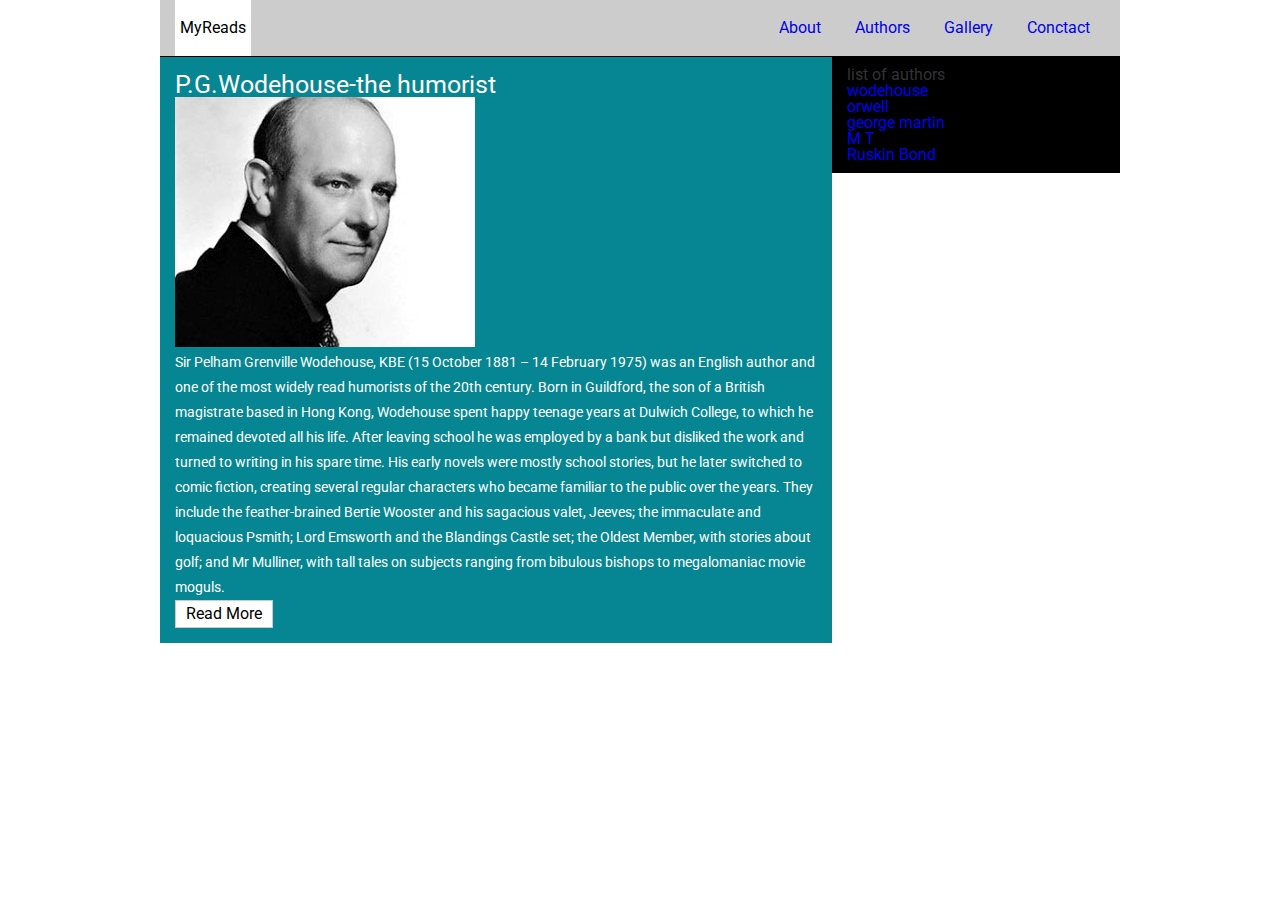
==== index.html @ d876c138 "changes in author title" ====
<!doctype html>
<html class="no-js" lang="">
    <head>
        <meta charset="utf-8">
        <meta http-equiv="x-ua-compatible" content="ie=edge">
        <title></title>
        <meta name="description" content="">
        <meta name="viewport" content="width=device-width, initial-scale=1">

        <link rel="apple-touch-icon" href="apple-touch-icon.png">
        <!-- Place favicon.ico in the root directory -->
        <link rel="stylesheet" href="stylesheets/font-awesome.css">
        <link rel="stylesheet" href="stylesheets/style.css">
        <link href="https://fonts.googleapis.com/css?family=Roboto" rel="stylesheet">
        <script src="js/vendor/modernizr-2.8.3.min.js"></script>
    </head>
    <body>
        <!--[if lt IE 8]>
            <p class="browserupgrade">You are using an <strong>outdated</strong> browser. Please <a href="http://browsehappy.com/">upgrade your browser</a> to improve your experience.</p>
        <![endif]-->

        <!-- Add your site or application content here -->
        <div class="wrapper">
        <header>
                <a class="logo" href="#0"><i class="fa fa-book" aria-hidden="true"></i>  MyReads</a>
            <nav>
                <ul>
                    <li><a href="#0">About</a></li>
                    <li><a href="#0">Authors</a></li>
                    <li><a href="#0">Gallery</a></li>
                    <li><a href="#0">Conctact</a></li>
                </ul>
            </nav>
             <div class="clear"></div>
        </header>  
        <div class="content">
              <h2>P.G.Wodehouse-the humorist</h2>
              <img src="images/wodehouse.jpg">
              <p>Sir Pelham Grenville Wodehouse, KBE (15 October 1881 – 14 February 1975) was an English author and one of the most widely read humorists of the 20th century. Born in Guildford, the son of a British magistrate based in Hong Kong, Wodehouse spent happy teenage years at Dulwich College, to which he remained devoted all his life. After leaving school he was employed by a bank but disliked the work and turned to writing in his spare time. His early novels were mostly school stories, but he later switched to comic fiction, creating several regular characters who became familiar to the public over the years. They include the feather-brained Bertie Wooster and his sagacious valet, Jeeves; the immaculate and loquacious Psmith; Lord Emsworth and the Blandings Castle set; the Oldest Member, with stories about golf; and Mr Mulliner, with tall tales on subjects ranging from bibulous bishops to megalomaniac movie moguls.</p>
              <a href="#0">Read More</a>
          </div> 
          <div class="sidebar">
            list of authors
            <ul>
                <li><a href="#0">wodehouse</a></li>
                <li><a href="#0">orwell</a></li>
                <li><a href="#0">george martin</a></li>
                <li><a href="#0">M T</a></li>
                <li><a href="#0">Ruskin Bond</a></li>
            </ul>
            <div class="clear"></div>
          </div>  
        </div>
        
        
        
        
        
        
        

        <script src="https://code.jquery.com/jquery-1.12.0.min.js"></script>
        <script>window.jQuery || document.write('<script src="js/vendor/jquery-1.12.0.min.js"><\/script>')</script>
        <script src="js/plugins.js"></script>
        <script src="js/main.js"></script>

        <!-- Google Analytics: change UA-XXXXX-X to be your site's ID. -->
        <script>
            (function(b,o,i,l,e,r){b.GoogleAnalyticsObject=l;b[l]||(b[l]=
            function(){(b[l].q=b[l].q||[]).push(arguments)});b[l].l=+new Date;
            e=o.createElement(i);r=o.getElementsByTagName(i)[0];
            e.src='https://www.google-analytics.com/analytics.js';
            r.parentNode.insertBefore(e,r)}(window,document,'script','ga'));
            ga('create','UA-XXXXX-X','auto');ga('send','pageview');
        </script>
    </body>
</html>
---- stylesheets/style.css ----
/* line 5, ../../../../../../Ruby23-x64/lib/ruby/gems/2.3.0/gems/compass-core-1.0.3/stylesheets/compass/reset/_utilities.scss */
html, body, div, span, applet, object, iframe,
h1, h2, h3, h4, h5, h6, p, blockquote, pre,
a, abbr, acronym, address, big, cite, code,
del, dfn, em, img, ins, kbd, q, s, samp,
small, strike, strong, sub, sup, tt, var,
b, u, i, center,
dl, dt, dd, ol, ul, li,
fieldset, form, label, legend,
table, caption, tbody, tfoot, thead, tr, th, td,
article, aside, canvas, details, embed,
figure, figcaption, footer, header, hgroup,
menu, nav, output, ruby, section, summary,
time, mark, audio, video {
  margin: 0;
  padding: 0;
  border: 0;
  font: inherit;
  font-size: 100%;
  vertical-align: baseline;
}

/* line 22, ../../../../../../Ruby23-x64/lib/ruby/gems/2.3.0/gems/compass-core-1.0.3/stylesheets/compass/reset/_utilities.scss */
html {
  line-height: 1;
}

/* line 24, ../../../../../../Ruby23-x64/lib/ruby/gems/2.3.0/gems/compass-core-1.0.3/stylesheets/compass/reset/_utilities.scss */
ol, ul {
  list-style: none;
}

/* line 26, ../../../../../../Ruby23-x64/lib/ruby/gems/2.3.0/gems/compass-core-1.0.3/stylesheets/compass/reset/_utilities.scss */
table {
  border-collapse: collapse;
  border-spacing: 0;
}

/* line 28, ../../../../../../Ruby23-x64/lib/ruby/gems/2.3.0/gems/compass-core-1.0.3/stylesheets/compass/reset/_utilities.scss */
caption, th, td {
  text-align: left;
  font-weight: normal;
  vertical-align: middle;
}

/* line 30, ../../../../../../Ruby23-x64/lib/ruby/gems/2.3.0/gems/compass-core-1.0.3/stylesheets/compass/reset/_utilities.scss */
q, blockquote {
  quotes: none;
}
/* line 103, ../../../../../../Ruby23-x64/lib/ruby/gems/2.3.0/gems/compass-core-1.0.3/stylesheets/compass/reset/_utilities.scss */
q:before, q:after, blockquote:before, blockquote:after {
  content: "";
  content: none;
}

/* line 32, ../../../../../../Ruby23-x64/lib/ruby/gems/2.3.0/gems/compass-core-1.0.3/stylesheets/compass/reset/_utilities.scss */
a img {
  border: none;
}

/* line 116, ../../../../../../Ruby23-x64/lib/ruby/gems/2.3.0/gems/compass-core-1.0.3/stylesheets/compass/reset/_utilities.scss */
article, aside, details, figcaption, figure, footer, header, hgroup, main, menu, nav, section, summary {
  display: block;
}

/* line 11, ../sass/style.scss */
* {
  box-sizing: border-box;
}

/* line 13, ../sass/style.scss */
html, body {
  box-sizing: border-box;
}

/* line 17, ../sass/style.scss */
body {
  color: #333;
  font-family: 'Roboto', sans-serif;
}

/* line 23, ../sass/style.scss */
h2 {
  font-size: 25px;
}

/* line 27, ../sass/style.scss */
a {
  text-decoration: none;
}

/* line 31, ../sass/style.scss */
.clear {
  clear: both;
}

/* line 35, ../sass/style.scss */
.wrapper {
  width: 960px;
  max-width: 96%;
  margin: 0 auto;
}

/* line 1, ../sass/_header.scss */
header {
  background: #ccc;
  border-bottom: 1px solid #000;
  padding: 0 15px;
}
/* line 5, ../sass/_header.scss */
header .logo {
  float: left;
  padding: 20px 5px;
  background: #fff;
  color: #000;
  display: block;
}
/* line 13, ../sass/_header.scss */
header nav {
  float: right;
}
/* line 15, ../sass/_header.scss */
header nav ul li {
  display: inline-block;
}
/* line 18, ../sass/_header.scss */
header nav ul li a {
  line-height: 56px;
  display: block;
  padding: 0 15px;
  transition: all 500ms ease-in;
}
/* line 23, ../sass/_header.scss */
header nav ul li a:hover {
  background: #f00;
  color: #fff;
}

/* line 1, ../sass/_content.scss */
.content {
  float: left;
  background: #068592;
  width: 70%;
  padding: 15px;
  color: #fff;
}

/* line 9, ../sass/_content.scss */
.content p {
  font-size: 14px;
  line-height: 25px;
}

/* line 14, ../sass/_content.scss */
.content a {
  display: inline-block;
  border-color: #ccc;
  border-width: 1px;
  border-style: solid;
  padding: 5px 10px;
  background: #fff;
  color: #000;
}

/* line 1, ../sass/_sidebar.scss */
.sidebar {
  float: right;
  background: #000;
  width: 30%;
  padding: 10px 15px;
}
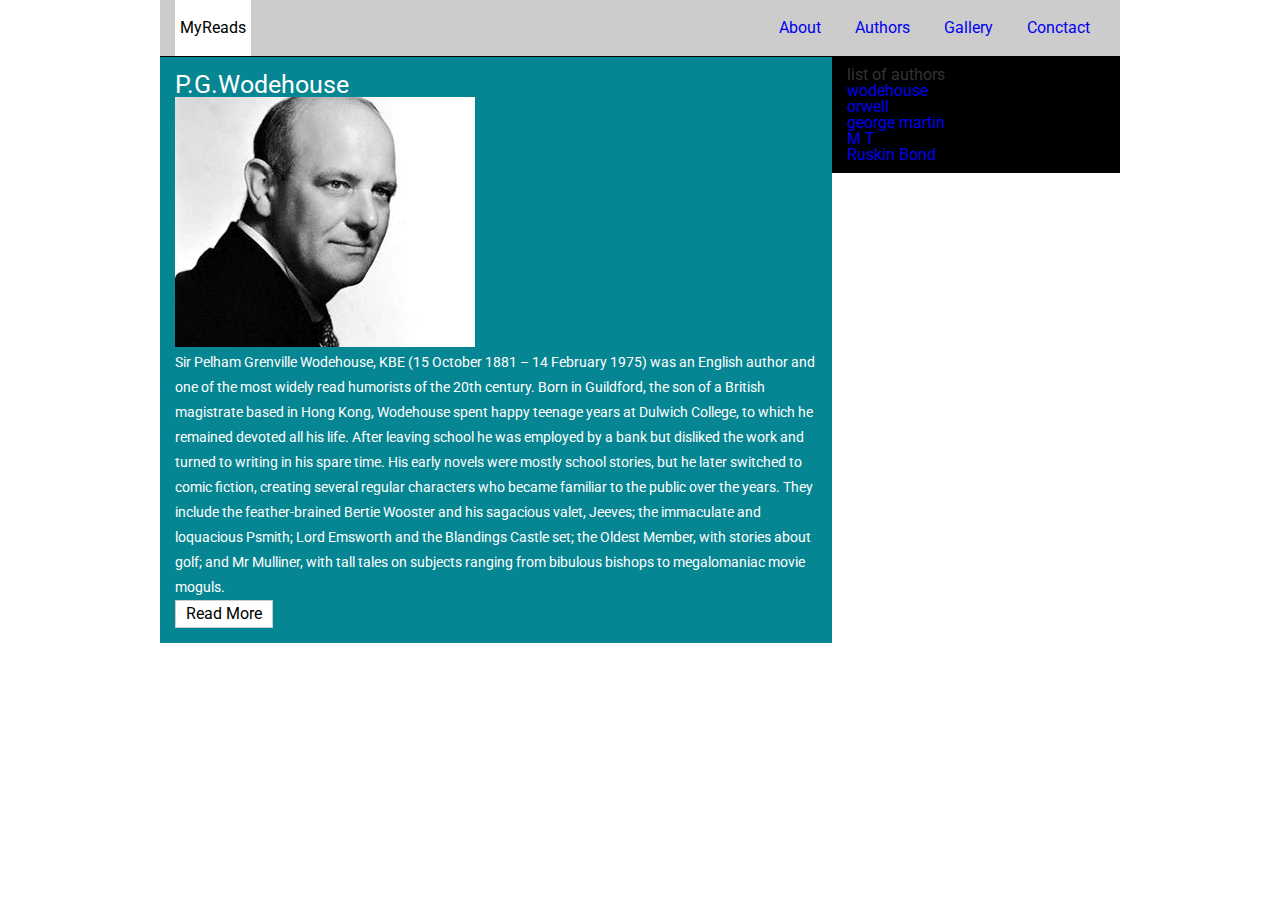
==== commit 85676dfd: "changed the author title" ====
--- a/index.html
+++ b/index.html
@@ -34,7 +34,9 @@
              <div class="clear"></div>
         </header>  
         <div class="content">
-              <h2>P.G.Wodehouse-the humorist</h2>
+
+              <h2>P.G.Wodehouse</h2>
+
               <img src="images/wodehouse.jpg">
               <p>Sir Pelham Grenville Wodehouse, KBE (15 October 1881 – 14 February 1975) was an English author and one of the most widely read humorists of the 20th century. Born in Guildford, the son of a British magistrate based in Hong Kong, Wodehouse spent happy teenage years at Dulwich College, to which he remained devoted all his life. After leaving school he was employed by a bank but disliked the work and turned to writing in his spare time. His early novels were mostly school stories, but he later switched to comic fiction, creating several regular characters who became familiar to the public over the years. They include the feather-brained Bertie Wooster and his sagacious valet, Jeeves; the immaculate and loquacious Psmith; Lord Emsworth and the Blandings Castle set; the Oldest Member, with stories about golf; and Mr Mulliner, with tall tales on subjects ranging from bibulous bishops to megalomaniac movie moguls.</p>
               <a href="#0">Read More</a>
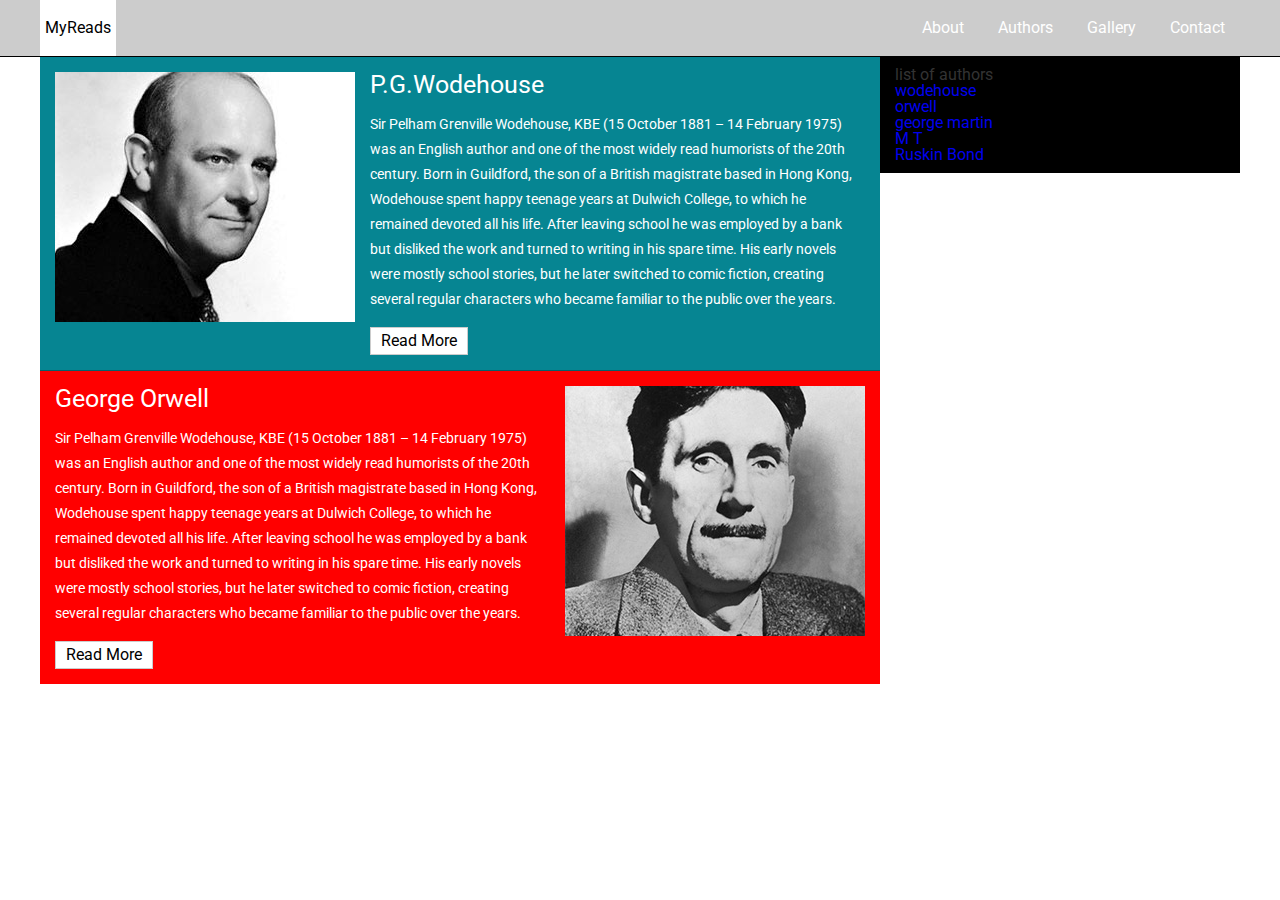
==== commit fb2b6d0a: "added new images" ====
--- a/index.html
+++ b/index.html
@@ -20,26 +20,45 @@
         <![endif]-->
 
         <!-- Add your site or application content here -->
-        <div class="wrapper">
+        
         <header>
-                <a class="logo" href="#0"><i class="fa fa-book" aria-hidden="true"></i>  MyReads</a>
-            <nav>
+        <div class="container">
+            <a class="logo" href="#0"><i class="fa fa-book" aria-hidden="true"></i>  MyReads</a>
+             <nav>
                 <ul>
                     <li><a href="#0">About</a></li>
                     <li><a href="#0">Authors</a></li>
                     <li><a href="#0">Gallery</a></li>
-                    <li><a href="#0">Conctact</a></li>
+                    <li><a href="#0">Contact</a></li>
                 </ul>
             </nav>
-             <div class="clear"></div>
-        </header>  
+            <div class="clear"></div>
+        </div>
+        </header> 
+         
+        <div class="banner">
+            
+        </div>
+        
+        <div class="container">
         <div class="content">
-
-              <h2>P.G.Wodehouse</h2>
-
-              <img src="images/wodehouse.jpg">
-              <p>Sir Pelham Grenville Wodehouse, KBE (15 October 1881 – 14 February 1975) was an English author and one of the most widely read humorists of the 20th century. Born in Guildford, the son of a British magistrate based in Hong Kong, Wodehouse spent happy teenage years at Dulwich College, to which he remained devoted all his life. After leaving school he was employed by a bank but disliked the work and turned to writing in his spare time. His early novels were mostly school stories, but he later switched to comic fiction, creating several regular characters who became familiar to the public over the years. They include the feather-brained Bertie Wooster and his sagacious valet, Jeeves; the immaculate and loquacious Psmith; Lord Emsworth and the Blandings Castle set; the Oldest Member, with stories about golf; and Mr Mulliner, with tall tales on subjects ranging from bibulous bishops to megalomaniac movie moguls.</p>
-              <a href="#0">Read More</a>
+        <article>
+             <figure><img src="images/wodehouse.jpg"></figure>
+             <div class="content-text">
+                 <h2>P.G.Wodehouse</h2>
+                  <p>Sir Pelham Grenville Wodehouse, KBE (15 October 1881 – 14 February 1975) was an English author and one of the most widely read humorists of the 20th century. Born in Guildford, the son of a British magistrate based in Hong Kong, Wodehouse spent happy teenage years at Dulwich College, to which he remained devoted all his life. After leaving school he was employed by a bank but disliked the work and turned to writing in his spare time. His early novels were mostly school stories, but he later switched to comic fiction, creating several regular characters who became familiar to the public over the years.</p>
+                  <a href="#0">Read More</a>
+             </div>
+        </article>
+        <article class="alt-content">
+            <div class="content-text ">
+                 <h2>George Orwell</h2>
+                  <p>Sir Pelham Grenville Wodehouse, KBE (15 October 1881 – 14 February 1975) was an English author and one of the most widely read humorists of the 20th century. Born in Guildford, the son of a British magistrate based in Hong Kong, Wodehouse spent happy teenage years at Dulwich College, to which he remained devoted all his life. After leaving school he was employed by a bank but disliked the work and turned to writing in his spare time. His early novels were mostly school stories, but he later switched to comic fiction, creating several regular characters who became familiar to the public over the years.</p>
+                  <a href="#0">Read More</a>
+             </div>
+             <figure><img src="images/George-Orwell-001.jpg"></figure>
+        </article>
+          <div class="clear"></div>
           </div> 
           <div class="sidebar">
             list of authors
@@ -52,7 +71,12 @@
             </ul>
             <div class="clear"></div>
           </div>  
+            <div class="clear"></div> 
         </div>
+        
+        
+        
+     
         
         
         
--- a/stylesheets/style.css
+++ b/stylesheets/style.css
@@ -95,8 +95,15 @@
 }
 
 /* line 35, ../sass/style.scss */
-.wrapper {
-  width: 960px;
+img {
+  max-width: 100%;
+  display: block;
+  height: auto;
+}
+
+/* line 41, ../sass/style.scss */
+.container {
+  width: 1200px;
   max-width: 96%;
   margin: 0 auto;
 }
@@ -125,12 +132,13 @@
 }
 /* line 18, ../sass/_header.scss */
 header nav ul li a {
+  color: #fff;
   line-height: 56px;
   display: block;
   padding: 0 15px;
   transition: all 500ms ease-in;
 }
-/* line 23, ../sass/_header.scss */
+/* line 24, ../sass/_header.scss */
 header nav ul li a:hover {
   background: #f00;
   color: #fff;
@@ -141,17 +149,41 @@
   float: left;
   background: #068592;
   width: 70%;
+  color: #fff;
+}
+
+/* line 8, ../sass/_content.scss */
+.content article {
+  display: flex;
+  justify-content: space-between;
   padding: 15px;
-  color: #fff;
-}
-
-/* line 9, ../sass/_content.scss */
+  border-bottom: 1px solid #066069;
+}
+
+/* line 15, ../sass/_content.scss */
+.content article:last-of-type {
+  border-bottom: 0;
+}
+
+/* line 19, ../sass/_content.scss */
+.content figure {
+  margin: 0 15px 0 0;
+  flex-shrink: 0;
+}
+
+/* line 24, ../sass/_content.scss */
+.content-text h2 {
+  margin-bottom: 15px;
+}
+
+/* line 28, ../sass/_content.scss */
 .content p {
   font-size: 14px;
   line-height: 25px;
-}
-
-/* line 14, ../sass/_content.scss */
+  margin-bottom: 15px;
+}
+
+/* line 35, ../sass/_content.scss */
 .content a {
   display: inline-block;
   border-color: #ccc;
@@ -162,6 +194,21 @@
   color: #000;
 }
 
+/* line 48, ../sass/_content.scss */
+.alt-content {
+  background: #f00;
+}
+
+/* line 53, ../sass/_content.scss */
+.alt-content figure {
+  margin-right: 0;
+}
+
+/* line 57, ../sass/_content.scss */
+.alt-content .content-text {
+  margin-right: 15px;
+}
+
 /* line 1, ../sass/_sidebar.scss */
 .sidebar {
   float: right;
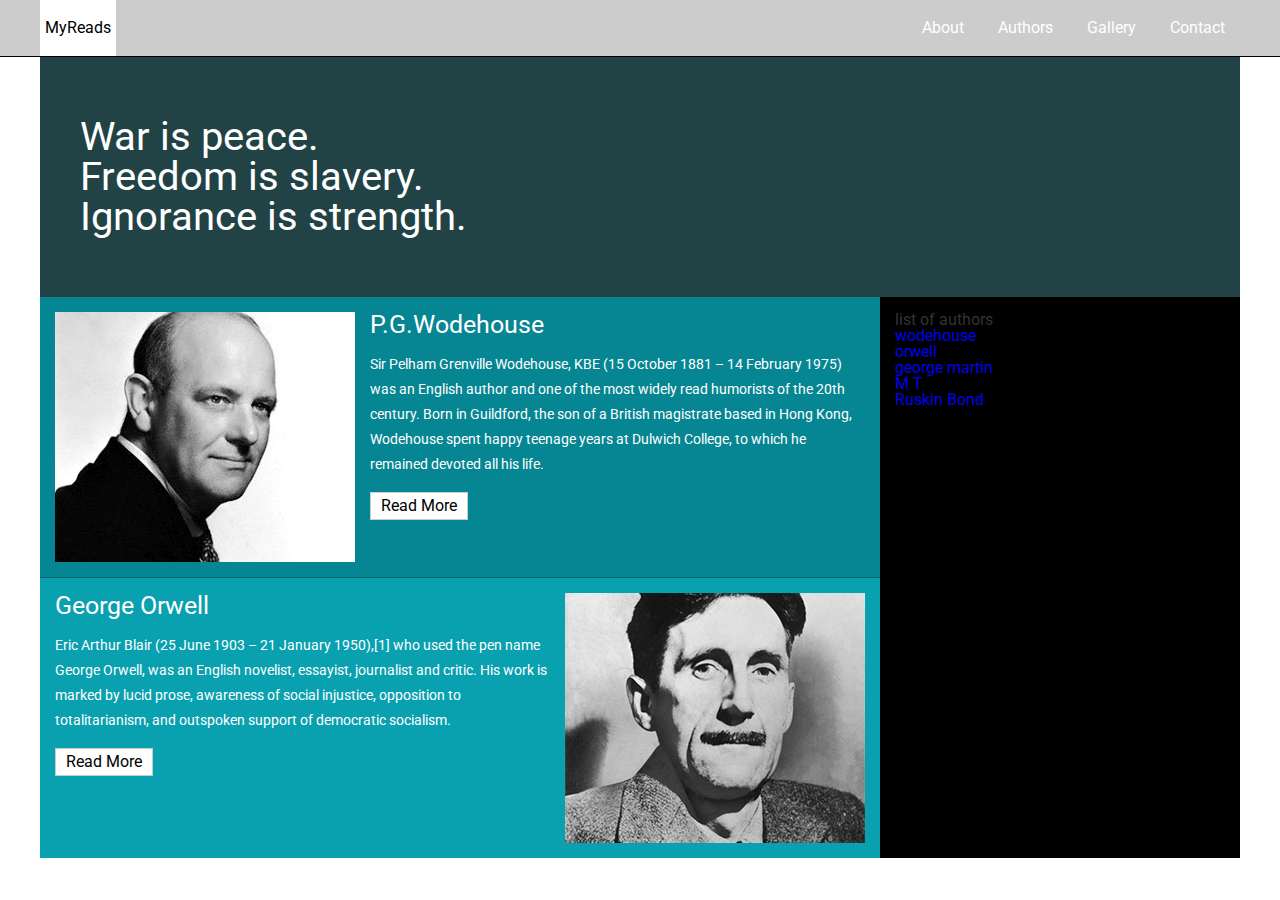
==== commit ce7b6fbf: "made color and other style changes" ====
--- a/index.html
+++ b/index.html
@@ -1,30 +1,32 @@
 <!doctype html>
 <html class="no-js" lang="">
-    <head>
-        <meta charset="utf-8">
-        <meta http-equiv="x-ua-compatible" content="ie=edge">
-        <title></title>
-        <meta name="description" content="">
-        <meta name="viewport" content="width=device-width, initial-scale=1">
 
-        <link rel="apple-touch-icon" href="apple-touch-icon.png">
-        <!-- Place favicon.ico in the root directory -->
-        <link rel="stylesheet" href="stylesheets/font-awesome.css">
-        <link rel="stylesheet" href="stylesheets/style.css">
-        <link href="https://fonts.googleapis.com/css?family=Roboto" rel="stylesheet">
-        <script src="js/vendor/modernizr-2.8.3.min.js"></script>
-    </head>
-    <body>
-        <!--[if lt IE 8]>
+<head>
+    <meta charset="utf-8">
+    <meta http-equiv="x-ua-compatible" content="ie=edge">
+    <title>My Fave Authors</title>
+    <meta name="description" content="">
+    <meta name="viewport" content="width=device-width, initial-scale=1">
+
+    <link rel="apple-touch-icon" href="apple-touch-icon.png">
+    <!-- Place favicon.ico in the root directory -->
+    <link rel="stylesheet" href="stylesheets/font-awesome.css">
+    <link rel="stylesheet" href="stylesheets/style.css">
+    <link href="https://fonts.googleapis.com/css?family=Roboto" rel="stylesheet">
+    <script src="js/vendor/modernizr-2.8.3.min.js"></script>
+</head>
+
+<body>
+    <!--[if lt IE 8]>
             <p class="browserupgrade">You are using an <strong>outdated</strong> browser. Please <a href="http://browsehappy.com/">upgrade your browser</a> to improve your experience.</p>
         <![endif]-->
 
-        <!-- Add your site or application content here -->
-        
-        <header>
+    <!-- Add your site or application content here -->
+
+    <header>
         <div class="container">
             <a class="logo" href="#0"><i class="fa fa-book" aria-hidden="true"></i>  MyReads</a>
-             <nav>
+            <nav>
                 <ul>
                     <li><a href="#0">About</a></li>
                     <li><a href="#0">Authors</a></li>
@@ -34,33 +36,37 @@
             </nav>
             <div class="clear"></div>
         </div>
-        </header> 
-         
-        <div class="banner">
-            
+    </header>
+
+    
+    <div class="container">
+       <div class="banner">
+        <h1>War is peace.<br>Freedom is slavery.<br> Ignorance is strength.</h1>
+    </div>
+    </div>
+
+    <div class="container">
+     <div class="mainContent">
+         <div class="content">
+            <article>
+                <figure><img src="images/wodehouse.jpg"></figure>
+                <div class="content-text">
+                    <h2>P.G.Wodehouse</h2>
+                    <p>Sir Pelham Grenville Wodehouse, KBE (15 October 1881 – 14 February 1975) was an English author and one of the most widely read humorists of the 20th century. Born in Guildford, the son of a British magistrate based in Hong Kong, Wodehouse spent happy teenage years at Dulwich College, to which he remained devoted all his life. </p>
+                    <a href="#0">Read More</a>
+                </div>
+            </article>
+            <article class="alt-content">
+                <div class="content-text ">
+                    <h2>George Orwell</h2>
+                    <p>Eric Arthur Blair (25 June 1903 – 21 January 1950),[1] who used the pen name George Orwell, was an English novelist, essayist, journalist and critic. His work is marked by lucid prose, awareness of social injustice, opposition to totalitarianism, and outspoken support of democratic socialism.</p>
+                    <a href="#0">Read More</a>
+                </div>
+                <figure><img src="images/George-Orwell-001.jpg"></figure>
+            </article>
+            <div class="clear"></div>
         </div>
-        
-        <div class="container">
-        <div class="content">
-        <article>
-             <figure><img src="images/wodehouse.jpg"></figure>
-             <div class="content-text">
-                 <h2>P.G.Wodehouse</h2>
-                  <p>Sir Pelham Grenville Wodehouse, KBE (15 October 1881 – 14 February 1975) was an English author and one of the most widely read humorists of the 20th century. Born in Guildford, the son of a British magistrate based in Hong Kong, Wodehouse spent happy teenage years at Dulwich College, to which he remained devoted all his life. After leaving school he was employed by a bank but disliked the work and turned to writing in his spare time. His early novels were mostly school stories, but he later switched to comic fiction, creating several regular characters who became familiar to the public over the years.</p>
-                  <a href="#0">Read More</a>
-             </div>
-        </article>
-        <article class="alt-content">
-            <div class="content-text ">
-                 <h2>George Orwell</h2>
-                  <p>Sir Pelham Grenville Wodehouse, KBE (15 October 1881 – 14 February 1975) was an English author and one of the most widely read humorists of the 20th century. Born in Guildford, the son of a British magistrate based in Hong Kong, Wodehouse spent happy teenage years at Dulwich College, to which he remained devoted all his life. After leaving school he was employed by a bank but disliked the work and turned to writing in his spare time. His early novels were mostly school stories, but he later switched to comic fiction, creating several regular characters who became familiar to the public over the years.</p>
-                  <a href="#0">Read More</a>
-             </div>
-             <figure><img src="images/George-Orwell-001.jpg"></figure>
-        </article>
-          <div class="clear"></div>
-          </div> 
-          <div class="sidebar">
+        <div class="sidebar">
             list of authors
             <ul>
                 <li><a href="#0">wodehouse</a></li>
@@ -70,34 +76,35 @@
                 <li><a href="#0">Ruskin Bond</a></li>
             </ul>
             <div class="clear"></div>
-          </div>  
-            <div class="clear"></div> 
         </div>
-        
-        
-        
-     
-        
-        
-        
-        
-        
-        
-        
+     </div>
+    </div>
 
-        <script src="https://code.jquery.com/jquery-1.12.0.min.js"></script>
-        <script>window.jQuery || document.write('<script src="js/vendor/jquery-1.12.0.min.js"><\/script>')</script>
-        <script src="js/plugins.js"></script>
-        <script src="js/main.js"></script>
 
-        <!-- Google Analytics: change UA-XXXXX-X to be your site's ID. -->
-        <script>
-            (function(b,o,i,l,e,r){b.GoogleAnalyticsObject=l;b[l]||(b[l]=
-            function(){(b[l].q=b[l].q||[]).push(arguments)});b[l].l=+new Date;
-            e=o.createElement(i);r=o.getElementsByTagName(i)[0];
-            e.src='https://www.google-analytics.com/analytics.js';
-            r.parentNode.insertBefore(e,r)}(window,document,'script','ga'));
-            ga('create','UA-XXXXX-X','auto');ga('send','pageview');
-        </script>
-    </body>
-</html>
+    <script src="https://code.jquery.com/jquery-1.12.0.min.js"></script>
+    <script>
+        window.jQuery || document.write('<script src="js/vendor/jquery-1.12.0.min.js"><\/script>')
+    </script>
+    <script src="js/plugins.js"></script>
+    <script src="js/main.js"></script>
+
+    <!-- Google Analytics: change UA-XXXXX-X to be your site's ID. -->
+    <script>
+        (function (b, o, i, l, e, r) {
+            b.GoogleAnalyticsObject = l;
+            b[l] || (b[l] =
+                function () {
+                    (b[l].q = b[l].q || []).push(arguments)
+                });
+            b[l].l = +new Date;
+            e = o.createElement(i);
+            r = o.getElementsByTagName(i)[0];
+            e.src = 'https://www.google-analytics.com/analytics.js';
+            r.parentNode.insertBefore(e, r)
+        }(window, document, 'script', 'ga'));
+        ga('create', 'UA-XXXXX-X', 'auto');
+        ga('send', 'pageview');
+    </script>
+</body>
+
+</html>--- a/stylesheets/style.css
+++ b/stylesheets/style.css
@@ -108,6 +108,11 @@
   margin: 0 auto;
 }
 
+/* line 47, ../sass/style.scss */
+.mainContent {
+  display: flex;
+}
+
 /* line 1, ../sass/_header.scss */
 header {
   background: #ccc;
@@ -140,8 +145,16 @@
 }
 /* line 24, ../sass/_header.scss */
 header nav ul li a:hover {
-  background: #f00;
-  color: #fff;
+  background: #068592;
+  color: #fff;
+}
+
+/* line 35, ../sass/_header.scss */
+.banner {
+  background: #224346;
+  padding: 60px 40px;
+  color: #fff;
+  font-size: 40px;
 }
 
 /* line 1, ../sass/_content.scss */
@@ -196,7 +209,7 @@
 
 /* line 48, ../sass/_content.scss */
 .alt-content {
-  background: #f00;
+  background: #09a0af;
 }
 
 /* line 53, ../sass/_content.scss */
@@ -214,5 +227,5 @@
   float: right;
   background: #000;
   width: 30%;
-  padding: 10px 15px;
-}
+  padding: 15px;
+}
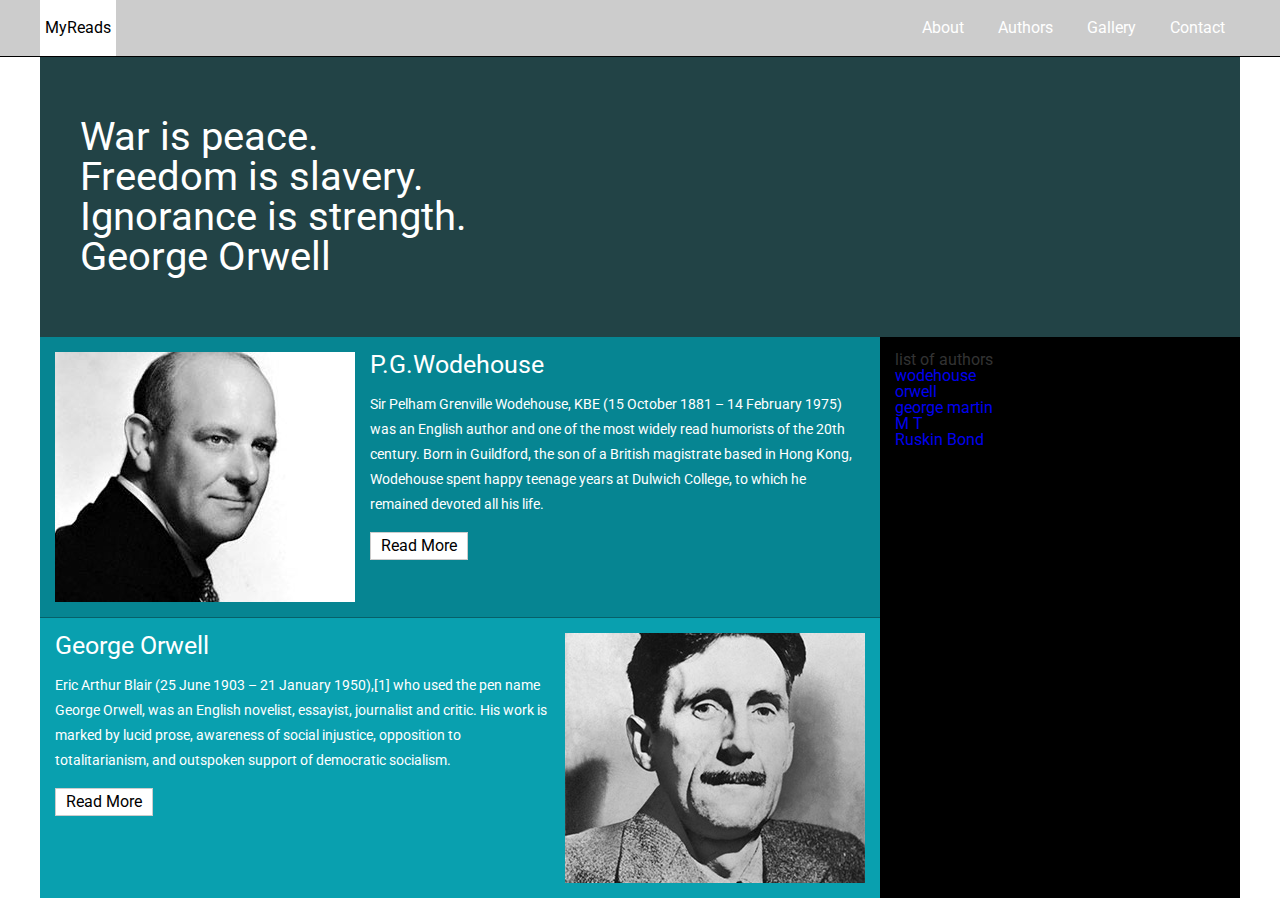
==== commit a2e2f220: "add text in banner" ====
--- a/index.html
+++ b/index.html
@@ -42,6 +42,7 @@
     <div class="container">
        <div class="banner">
         <h1>War is peace.<br>Freedom is slavery.<br> Ignorance is strength.</h1>
+        George Orwell
     </div>
     </div>
 
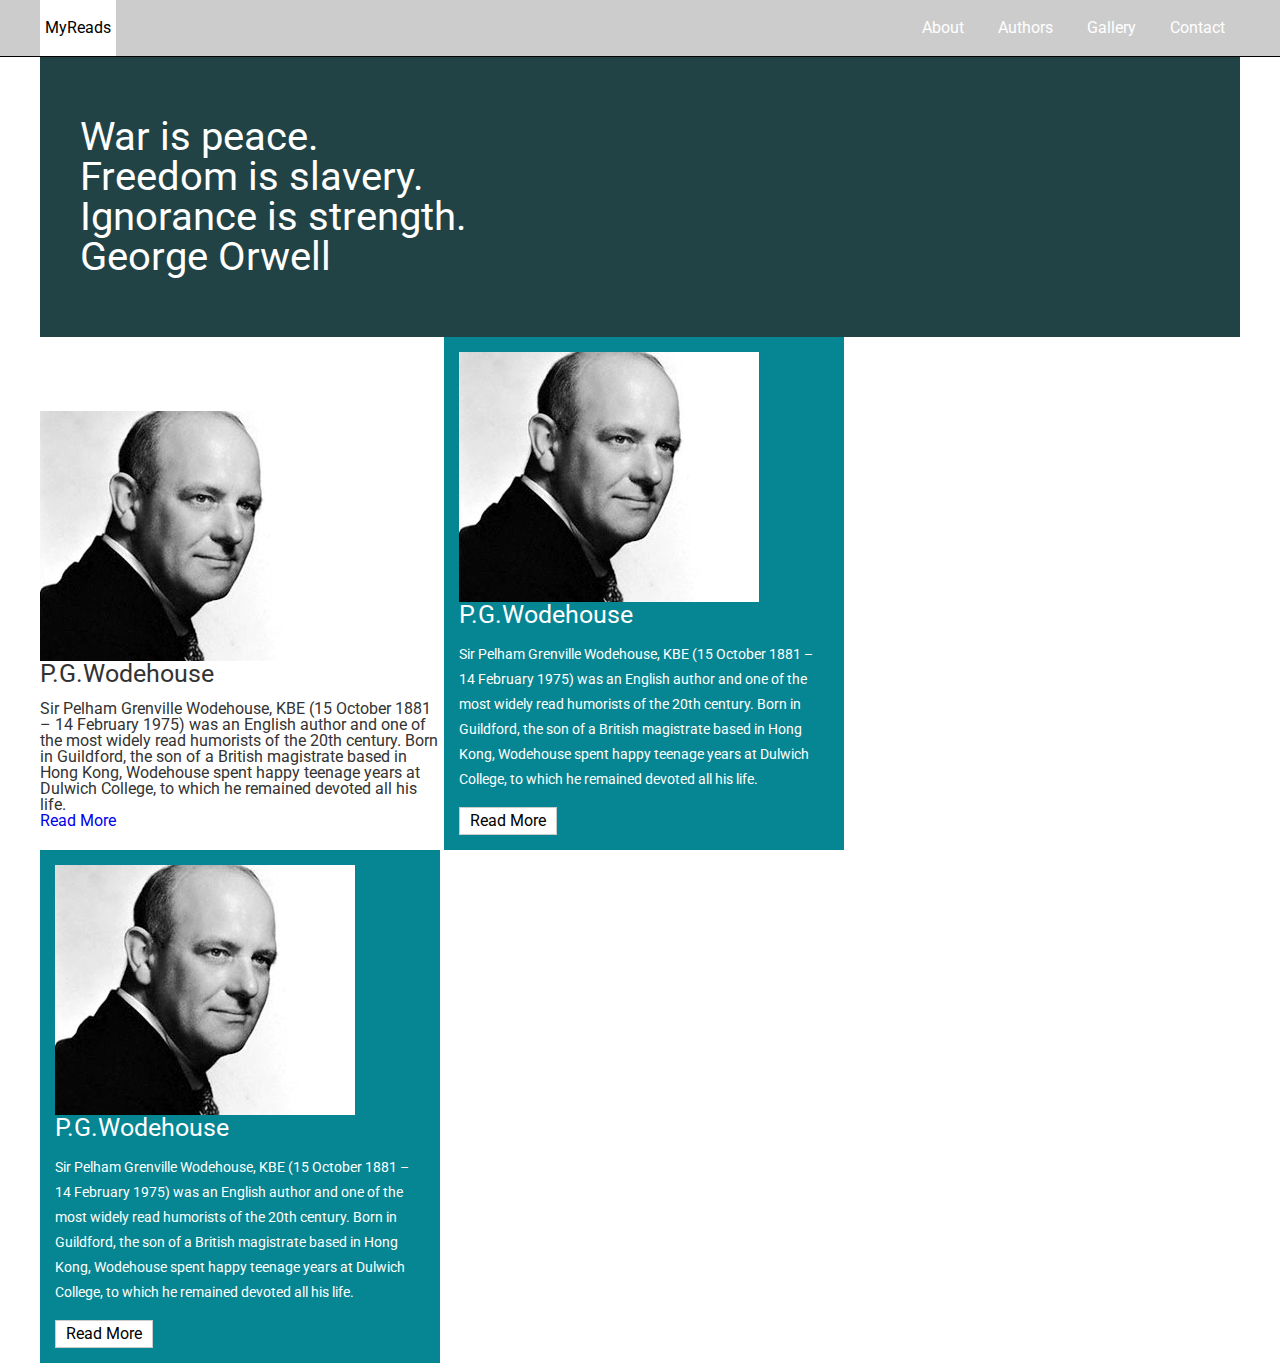
==== commit db21c07a: "layout changes" ====
--- a/index.html
+++ b/index.html
@@ -47,8 +47,7 @@
     </div>
 
     <div class="container">
-     <div class="mainContent">
-         <div class="content">
+         <div class="col-3">
             <article>
                 <figure><img src="images/wodehouse.jpg"></figure>
                 <div class="content-text">
@@ -57,28 +56,32 @@
                     <a href="#0">Read More</a>
                 </div>
             </article>
-            <article class="alt-content">
-                <div class="content-text ">
-                    <h2>George Orwell</h2>
-                    <p>Eric Arthur Blair (25 June 1903 – 21 January 1950),[1] who used the pen name George Orwell, was an English novelist, essayist, journalist and critic. His work is marked by lucid prose, awareness of social injustice, opposition to totalitarianism, and outspoken support of democratic socialism.</p>
+            <div class="clear"></div>
+        </div>
+        <div class="col-3">
+           <div class="content">
+               <article>
+                <figure><img src="images/wodehouse.jpg"></figure>
+                <div class="content-text">
+                    <h2>P.G.Wodehouse</h2>
+                    <p>Sir Pelham Grenville Wodehouse, KBE (15 October 1881 – 14 February 1975) was an English author and one of the most widely read humorists of the 20th century. Born in Guildford, the son of a British magistrate based in Hong Kong, Wodehouse spent happy teenage years at Dulwich College, to which he remained devoted all his life. </p>
                     <a href="#0">Read More</a>
                 </div>
-                <figure><img src="images/George-Orwell-001.jpg"></figure>
             </article>
-            <div class="clear"></div>
+           </div>
         </div>
-        <div class="sidebar">
-            list of authors
-            <ul>
-                <li><a href="#0">wodehouse</a></li>
-                <li><a href="#0">orwell</a></li>
-                <li><a href="#0">george martin</a></li>
-                <li><a href="#0">M T</a></li>
-                <li><a href="#0">Ruskin Bond</a></li>
-            </ul>
-            <div class="clear"></div>
+        <div class="col-3">
+           <div class="content">
+            <article>
+                <figure><img src="images/wodehouse.jpg"></figure>
+                <div class="content-text">
+                    <h2>P.G.Wodehouse</h2>
+                    <p>Sir Pelham Grenville Wodehouse, KBE (15 October 1881 – 14 February 1975) was an English author and one of the most widely read humorists of the 20th century. Born in Guildford, the son of a British magistrate based in Hong Kong, Wodehouse spent happy teenage years at Dulwich College, to which he remained devoted all his life. </p>
+                    <a href="#0">Read More</a>
+                </div>
+            </article>
+            </div>
         </div>
-     </div>
     </div>
 
 
--- a/stylesheets/style.css
+++ b/stylesheets/style.css
@@ -63,13 +63,18 @@
   display: block;
 }
 
-/* line 11, ../sass/style.scss */
+/* line 8, ../sass/style.scss */
 * {
+  -moz-box-sizing: border-box;
+  -webkit-box-sizing: border-box;
   box-sizing: border-box;
 }
 
-/* line 13, ../sass/style.scss */
-html, body {
+/* line 12, ../sass/style.scss */
+html,
+body {
+  -moz-box-sizing: border-box;
+  -webkit-box-sizing: border-box;
   box-sizing: border-box;
 }
 
@@ -79,38 +84,39 @@
   font-family: 'Roboto', sans-serif;
 }
 
-/* line 23, ../sass/style.scss */
+/* line 22, ../sass/style.scss */
 h2 {
   font-size: 25px;
 }
 
-/* line 27, ../sass/style.scss */
+/* line 26, ../sass/style.scss */
 a {
   text-decoration: none;
 }
 
-/* line 31, ../sass/style.scss */
+/* line 30, ../sass/style.scss */
 .clear {
   clear: both;
 }
 
-/* line 35, ../sass/style.scss */
+/* line 34, ../sass/style.scss */
 img {
   max-width: 100%;
   display: block;
   height: auto;
 }
 
-/* line 41, ../sass/style.scss */
+/* line 40, ../sass/style.scss */
 .container {
   width: 1200px;
   max-width: 96%;
   margin: 0 auto;
 }
 
-/* line 47, ../sass/style.scss */
-.mainContent {
-  display: flex;
+/* line 46, ../sass/style.scss */
+.col-3 {
+  width: 33.33333%;
+  display: inline-block;
 }
 
 /* line 1, ../sass/_header.scss */
@@ -159,44 +165,34 @@
 
 /* line 1, ../sass/_content.scss */
 .content {
-  float: left;
   background: #068592;
-  width: 70%;
-  color: #fff;
-}
-
-/* line 8, ../sass/_content.scss */
+  color: #fff;
+}
+
+/* line 6, ../sass/_content.scss */
 .content article {
-  display: flex;
-  justify-content: space-between;
   padding: 15px;
-  border-bottom: 1px solid #066069;
-}
-
-/* line 15, ../sass/_content.scss */
-.content article:last-of-type {
-  border-bottom: 0;
-}
-
-/* line 19, ../sass/_content.scss */
+}
+
+/* line 12, ../sass/_content.scss */
 .content figure {
   margin: 0 15px 0 0;
   flex-shrink: 0;
 }
 
-/* line 24, ../sass/_content.scss */
+/* line 17, ../sass/_content.scss */
 .content-text h2 {
   margin-bottom: 15px;
 }
 
-/* line 28, ../sass/_content.scss */
+/* line 21, ../sass/_content.scss */
 .content p {
   font-size: 14px;
   line-height: 25px;
   margin-bottom: 15px;
 }
 
-/* line 35, ../sass/_content.scss */
+/* line 28, ../sass/_content.scss */
 .content a {
   display: inline-block;
   border-color: #ccc;
@@ -207,25 +203,17 @@
   color: #000;
 }
 
-/* line 48, ../sass/_content.scss */
+/* line 41, ../sass/_content.scss */
 .alt-content {
   background: #09a0af;
 }
 
-/* line 53, ../sass/_content.scss */
+/* line 46, ../sass/_content.scss */
 .alt-content figure {
   margin-right: 0;
 }
 
-/* line 57, ../sass/_content.scss */
+/* line 50, ../sass/_content.scss */
 .alt-content .content-text {
   margin-right: 15px;
 }
-
-/* line 1, ../sass/_sidebar.scss */
-.sidebar {
-  float: right;
-  background: #000;
-  width: 30%;
-  padding: 15px;
-}
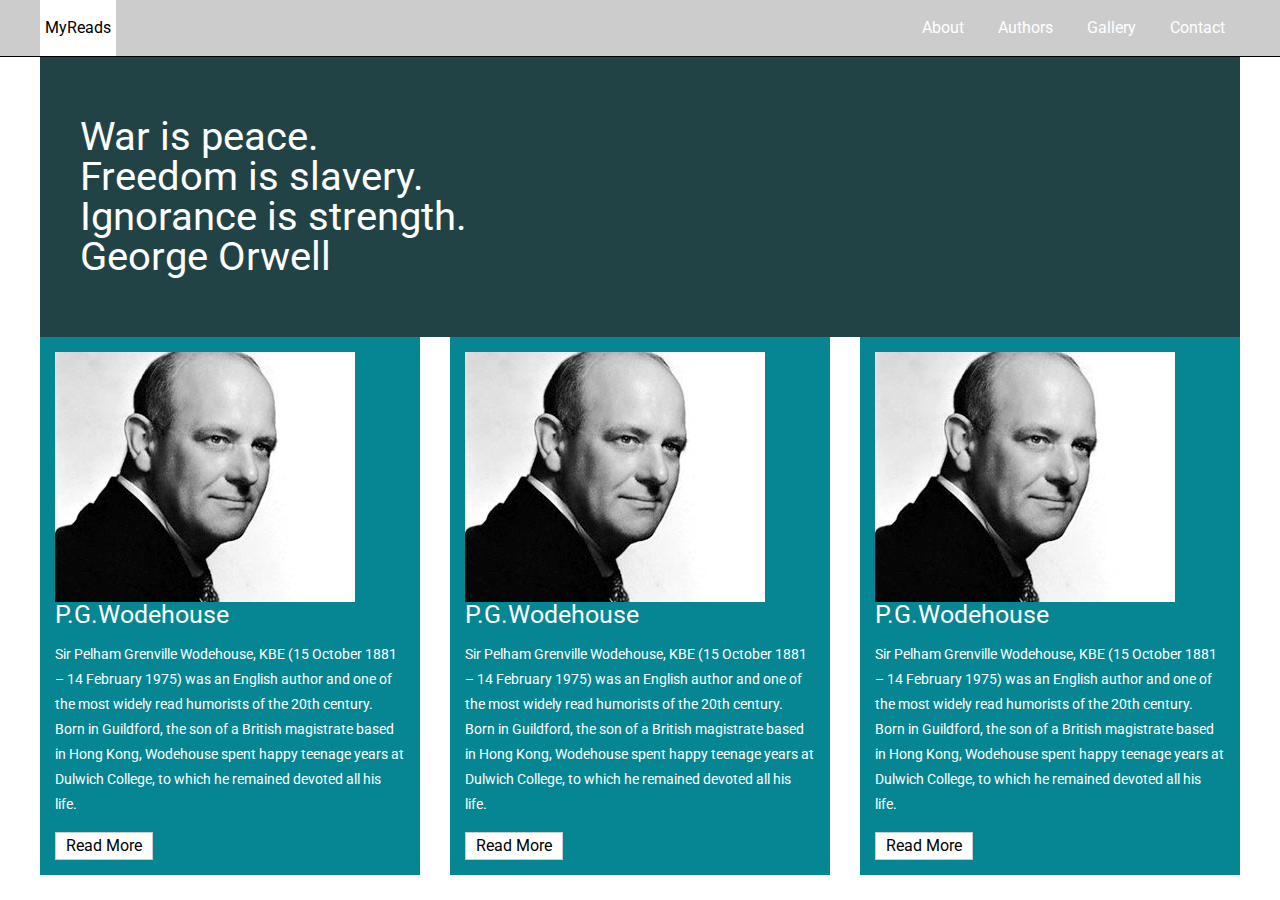
==== commit a54db2b0: "completely changed the layout to column layout" ====
--- a/index.html
+++ b/index.html
@@ -47,8 +47,10 @@
     </div>
 
     <div class="container">
-         <div class="col-3">
-            <article>
+        <div class="row">
+            <div class="col-3">
+           <div class="content">
+               <article>
                 <figure><img src="images/wodehouse.jpg"></figure>
                 <div class="content-text">
                     <h2>P.G.Wodehouse</h2>
@@ -56,7 +58,7 @@
                     <a href="#0">Read More</a>
                 </div>
             </article>
-            <div class="clear"></div>
+           </div>
         </div>
         <div class="col-3">
            <div class="content">
@@ -81,6 +83,7 @@
                 </div>
             </article>
             </div>
+        </div>
         </div>
     </div>
 
--- a/stylesheets/style.css
+++ b/stylesheets/style.css
@@ -113,10 +113,22 @@
   margin: 0 auto;
 }
 
-/* line 46, ../sass/style.scss */
+/* line 45, ../sass/style.scss */
+.row {
+  margin-left: -15px;
+  margin-right: -15px;
+}
+
+/* line 51, ../sass/style.scss */
 .col-3 {
   width: 33.33333%;
-  display: inline-block;
+  float: left;
+  padding: 0 15px 0 15px;
+}
+
+/* line 57, ../sass/style.scss */
+.col-3:last-of-type {
+  margin-right: 0;
 }
 
 /* line 1, ../sass/_header.scss */
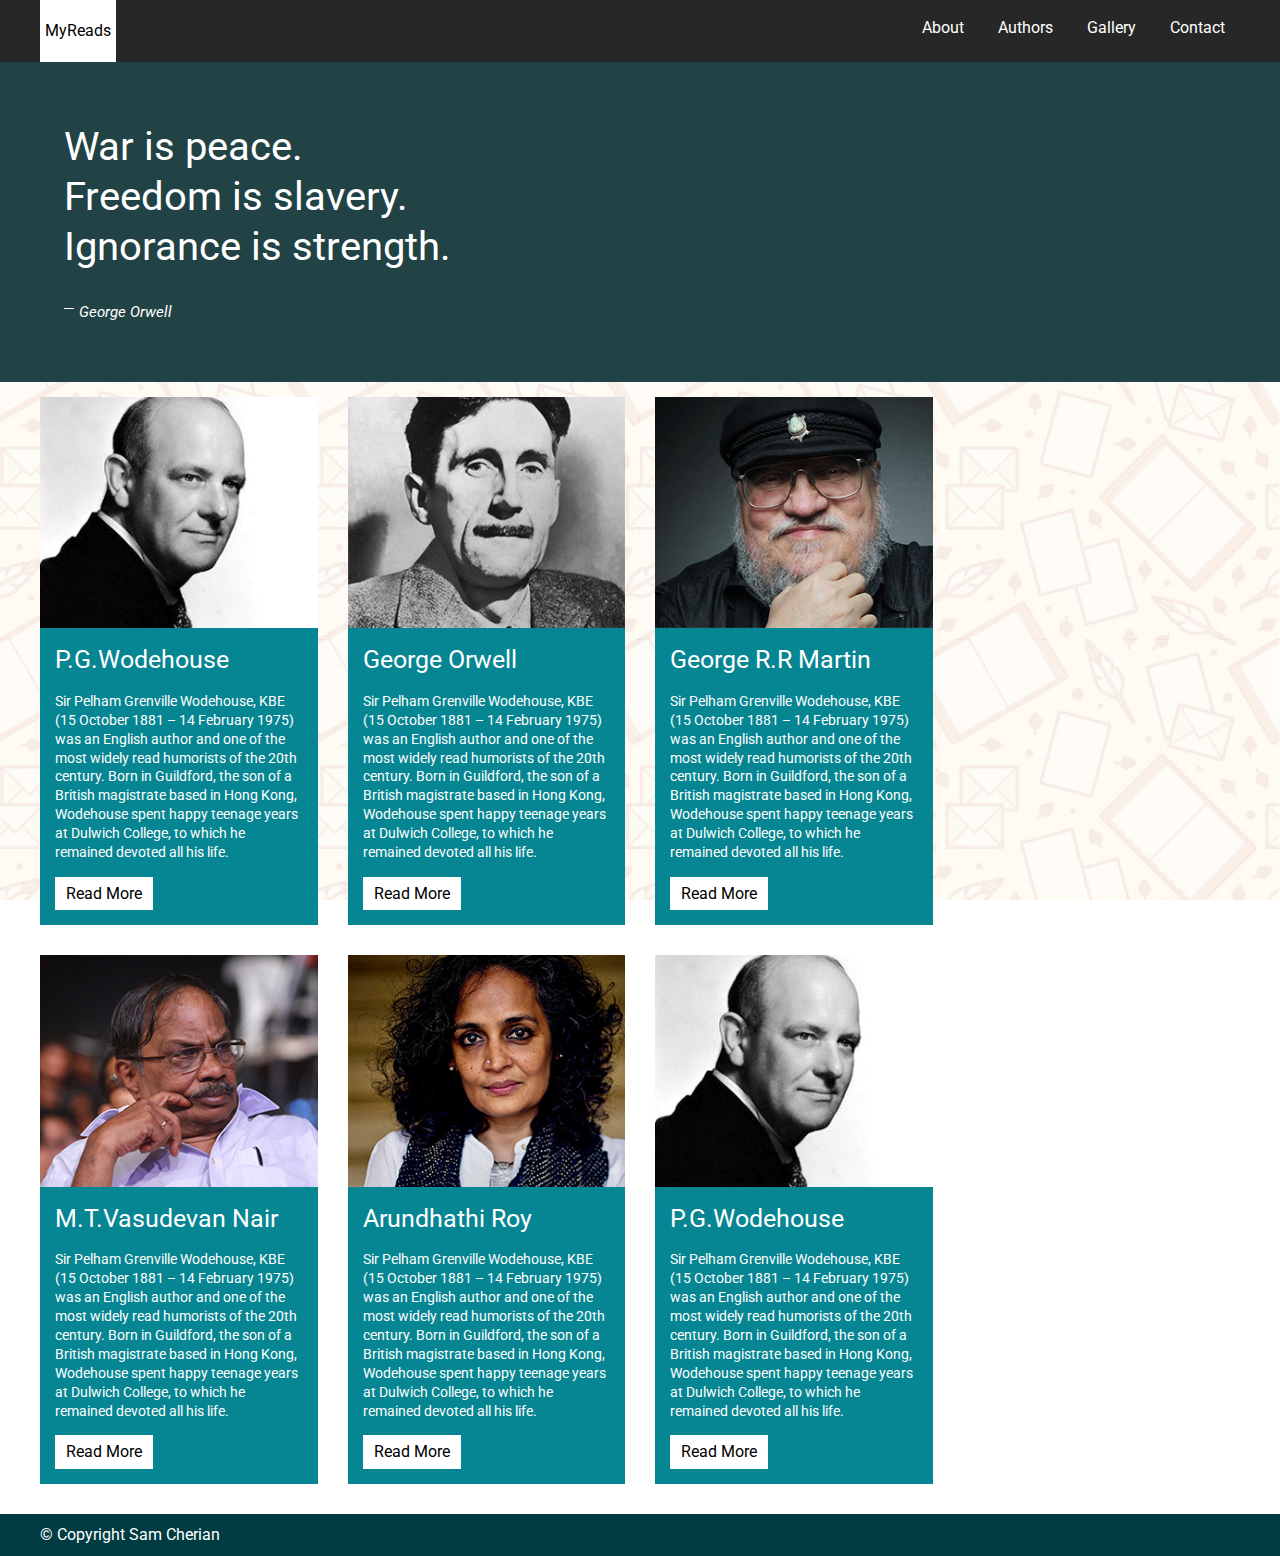
==== commit 13d2f099: "added new grid, new scss files added, and added new html page" ====
--- a/index.html
+++ b/index.html
@@ -32,60 +32,105 @@
                     <li><a href="#0">Authors</a></li>
                     <li><a href="#0">Gallery</a></li>
                     <li><a href="#0">Contact</a></li>
+                    <!-- <li><input type="search" placeholder="Search"></li>-->
                 </ul>
             </nav>
-            <div class="clear"></div>
         </div>
     </header>
 
-    
-    <div class="container">
-       <div class="banner">
-        <h1>War is peace.<br>Freedom is slavery.<br> Ignorance is strength.</h1>
-        George Orwell
-    </div>
+    <div class="banner">
+        <div class="container">
+            <h1>War is peace.<br>Freedom is slavery.<br> Ignorance is strength.</h1>
+            <span>George Orwell</span>
+        </div>
     </div>
 
+
     <div class="container">
-        <div class="row">
+        <div class="row row-margin--bottom">
             <div class="col-3">
-           <div class="content">
-               <article>
-                <figure><img src="images/wodehouse.jpg"></figure>
-                <div class="content-text">
-                    <h2>P.G.Wodehouse</h2>
-                    <p>Sir Pelham Grenville Wodehouse, KBE (15 October 1881 – 14 February 1975) was an English author and one of the most widely read humorists of the 20th century. Born in Guildford, the son of a British magistrate based in Hong Kong, Wodehouse spent happy teenage years at Dulwich College, to which he remained devoted all his life. </p>
-                    <a href="#0">Read More</a>
+                <div class="content">
+                    <article>
+                        <figure><img src="images/wodehouse.jpg"></figure>
+                        <div class="content-text">
+                            <h2>P.G.Wodehouse</h2>
+                            <p>Sir Pelham Grenville Wodehouse, KBE (15 October 1881 – 14 February 1975) was an English author and one of the most widely read humorists of the 20th century. Born in Guildford, the son of a British magistrate based in Hong Kong, Wodehouse spent happy teenage years at Dulwich College, to which he remained devoted all his life. </p>
+                            <a href="#0">Read More</a>
+                        </div>
+                    </article>
                 </div>
-            </article>
-           </div>
-        </div>
-        <div class="col-3">
-           <div class="content">
-               <article>
-                <figure><img src="images/wodehouse.jpg"></figure>
-                <div class="content-text">
-                    <h2>P.G.Wodehouse</h2>
-                    <p>Sir Pelham Grenville Wodehouse, KBE (15 October 1881 – 14 February 1975) was an English author and one of the most widely read humorists of the 20th century. Born in Guildford, the son of a British magistrate based in Hong Kong, Wodehouse spent happy teenage years at Dulwich College, to which he remained devoted all his life. </p>
-                    <a href="#0">Read More</a>
+            </div>
+            <div class="col-3">
+                <div class="content">
+                    <article>
+                        <figure><img src="images/George-Orwell-001.jpg"></figure>
+                        <div class="content-text">
+                            <h2>George Orwell</h2>
+                            <p>Sir Pelham Grenville Wodehouse, KBE (15 October 1881 – 14 February 1975) was an English author and one of the most widely read humorists of the 20th century. Born in Guildford, the son of a British magistrate based in Hong Kong, Wodehouse spent happy teenage years at Dulwich College, to which he remained devoted all his life. </p>
+                            <a href="#0">Read More</a>
+                        </div>
+                    </article>
                 </div>
-            </article>
-           </div>
-        </div>
-        <div class="col-3">
-           <div class="content">
-            <article>
-                <figure><img src="images/wodehouse.jpg"></figure>
-                <div class="content-text">
-                    <h2>P.G.Wodehouse</h2>
-                    <p>Sir Pelham Grenville Wodehouse, KBE (15 October 1881 – 14 February 1975) was an English author and one of the most widely read humorists of the 20th century. Born in Guildford, the son of a British magistrate based in Hong Kong, Wodehouse spent happy teenage years at Dulwich College, to which he remained devoted all his life. </p>
-                    <a href="#0">Read More</a>
+            </div>
+            <div class="col-3">
+                <div class="content">
+                    <article>
+                        <figure><img src="images/grr.jpg"></figure>
+                        <div class="content-text">
+                            <h2>George R.R Martin</h2>
+                            <p>Sir Pelham Grenville Wodehouse, KBE (15 October 1881 – 14 February 1975) was an English author and one of the most widely read humorists of the 20th century. Born in Guildford, the son of a British magistrate based in Hong Kong, Wodehouse spent happy teenage years at Dulwich College, to which he remained devoted all his life. </p>
+                            <a href="#0">Read More</a>
+                        </div>
+                    </article>
                 </div>
-            </article>
             </div>
         </div>
+
+        <div class="row row-margin--bottom">
+            <div class="col-3">
+                <div class="content">
+                    <article>
+                        <figure><img src="images/MT.jpg"></figure>
+                        <div class="content-text">
+                            <h2>M.T.Vasudevan Nair</h2>
+                            <p>Sir Pelham Grenville Wodehouse, KBE (15 October 1881 – 14 February 1975) was an English author and one of the most widely read humorists of the 20th century. Born in Guildford, the son of a British magistrate based in Hong Kong, Wodehouse spent happy teenage years at Dulwich College, to which he remained devoted all his life. </p>
+                            <a href="#0">Read More</a>
+                        </div>
+                    </article>
+                </div>
+            </div>
+            <div class="col-3">
+                <div class="content">
+                    <article>
+                        <figure><img src="images/arundhathi-roy.jpg"></figure>
+                        <div class="content-text">
+                            <h2>Arundhathi Roy</h2>
+                            <p>Sir Pelham Grenville Wodehouse, KBE (15 October 1881 – 14 February 1975) was an English author and one of the most widely read humorists of the 20th century. Born in Guildford, the son of a British magistrate based in Hong Kong, Wodehouse spent happy teenage years at Dulwich College, to which he remained devoted all his life. </p>
+                            <a href="#0">Read More</a>
+                        </div>
+                    </article>
+                </div>
+            </div>
+            <div class="col-3">
+                <div class="content">
+                    <article>
+                        <figure><img src="images/wodehouse.jpg"></figure>
+                        <div class="content-text">
+                            <h2>P.G.Wodehouse</h2>
+                            <p>Sir Pelham Grenville Wodehouse, KBE (15 October 1881 – 14 February 1975) was an English author and one of the most widely read humorists of the 20th century. Born in Guildford, the son of a British magistrate based in Hong Kong, Wodehouse spent happy teenage years at Dulwich College, to which he remained devoted all his life. </p>
+                            <a href="#0">Read More</a>
+                        </div>
+                    </article>
+                </div>
+            </div>
         </div>
     </div>
+
+    <footer>
+        <div class="container">
+            &copy; Copyright Sam Cherian 
+        </div>
+    </footer>
 
 
     <script src="https://code.jquery.com/jquery-1.12.0.min.js"></script>
--- a/stylesheets/style.css
+++ b/stylesheets/style.css
@@ -63,78 +63,126 @@
   display: block;
 }
 
-/* line 8, ../sass/style.scss */
-* {
+/* line 1, ../sass/_reset.scss */
+*, *::after, *::before {
+  -webkit-box-sizing: border-box;
   -moz-box-sizing: border-box;
-  -webkit-box-sizing: border-box;
   box-sizing: border-box;
 }
 
-/* line 12, ../sass/style.scss */
+/* line 4, ../sass/_reset.scss */
 html,
 body {
+  -webkit-box-sizing: border-box;
   -moz-box-sizing: border-box;
-  -webkit-box-sizing: border-box;
   box-sizing: border-box;
 }
 
-/* line 17, ../sass/style.scss */
-body {
-  color: #333;
-  font-family: 'Roboto', sans-serif;
-}
-
-/* line 22, ../sass/style.scss */
-h2 {
-  font-size: 25px;
-}
-
-/* line 26, ../sass/style.scss */
-a {
-  text-decoration: none;
-}
-
-/* line 30, ../sass/style.scss */
-.clear {
+/* line 10, ../sass/_reset.scss */
+.row, header {
+  *zoom: 1;
+}
+/* line 12, ../sass/_reset.scss */
+.row:before, header:before, .row:after, header:after {
+  content: " ";
+  display: table;
+}
+/* line 16, ../sass/_reset.scss */
+.row:after, header:after {
   clear: both;
 }
 
-/* line 34, ../sass/style.scss */
-img {
-  max-width: 100%;
-  display: block;
-  height: auto;
-}
-
-/* line 40, ../sass/style.scss */
+/* line 1, ../sass/_grid.scss */
 .container {
   width: 1200px;
   max-width: 96%;
   margin: 0 auto;
 }
 
-/* line 45, ../sass/style.scss */
+/* line 6, ../sass/_grid.scss */
 .row {
   margin-left: -15px;
   margin-right: -15px;
 }
 
-/* line 51, ../sass/style.scss */
+/* line 12, ../sass/_grid.scss */
+.row-margin--bottom {
+  margin-bottom: 30px;
+}
+
+/* line 18, ../sass/_grid.scss */
+.col-full, .col-2, .col-3, .col-4, .col-5, .col-8, .col-9 {
+  width: 100%;
+  float: left;
+  padding: 0 15px 0 15px;
+}
+
+/* line 24, ../sass/_grid.scss */
+.col-2 {
+  width: 16.66667%;
+  float: left;
+}
+
+/* line 30, ../sass/_grid.scss */
 .col-3 {
+  width: 25%;
+  float: left;
+}
+
+/* line 36, ../sass/_grid.scss */
+.col-4 {
   width: 33.33333%;
   float: left;
-  padding: 0 15px 0 15px;
-}
-
-/* line 57, ../sass/style.scss */
-.col-3:last-of-type {
-  margin-right: 0;
+}
+
+/* line 42, ../sass/_grid.scss */
+.col-5 {
+  width: 41.66667%;
+  float: left;
+}
+
+/* line 49, ../sass/_grid.scss */
+.col-8 {
+  width: 66.66667%;
+  float: left;
+}
+
+/* line 55, ../sass/_grid.scss */
+.col-9 {
+  width: 75%;
+  float: left;
+}
+
+/* line 8, ../sass/style.scss */
+body {
+  color: #333;
+  font-family: 'Roboto', sans-serif;
+  background: url(../images/body-bg.jpg) repeat 0 0;
+  background-size: cover;
+  background-attachment: fixed;
+  line-height: 1.35;
+}
+
+/* line 17, ../sass/style.scss */
+h2 {
+  font-size: 25px;
+}
+
+/* line 21, ../sass/style.scss */
+a {
+  text-decoration: none;
+}
+
+/* line 25, ../sass/style.scss */
+img {
+  width: 100%;
+  display: block;
+  height: auto;
 }
 
 /* line 1, ../sass/_header.scss */
 header {
-  background: #ccc;
-  border-bottom: 1px solid #000;
+  background: #272727;
   padding: 0 15px;
 }
 /* line 5, ../sass/_header.scss */
@@ -145,15 +193,15 @@
   color: #000;
   display: block;
 }
-/* line 13, ../sass/_header.scss */
+/* line 12, ../sass/_header.scss */
 header nav {
   float: right;
 }
-/* line 15, ../sass/_header.scss */
+/* line 14, ../sass/_header.scss */
 header nav ul li {
   display: inline-block;
 }
-/* line 18, ../sass/_header.scss */
+/* line 16, ../sass/_header.scss */
 header nav ul li a {
   color: #fff;
   line-height: 56px;
@@ -161,18 +209,43 @@
   padding: 0 15px;
   transition: all 500ms ease-in;
 }
-/* line 24, ../sass/_header.scss */
+/* line 22, ../sass/_header.scss */
 header nav ul li a:hover {
   background: #068592;
   color: #fff;
 }
 
-/* line 35, ../sass/_header.scss */
+/* line 31, ../sass/_header.scss */
 .banner {
-  background: #224346;
+  background: #224346 url(../images/bg-banner.jpg) no-repeat 0 0;
+  background-size: cover;
   padding: 60px 40px;
   color: #fff;
   font-size: 40px;
+  margin-bottom: 15px;
+}
+/* line 38, ../sass/_header.scss */
+.banner h1 {
+  margin-bottom: 30px;
+  line-height: 1.25;
+}
+/* line 42, ../sass/_header.scss */
+.banner span {
+  display: block;
+  font-size: 15px;
+  font-style: italic;
+  position: relative;
+  padding-left: 15px;
+}
+/* line 48, ../sass/_header.scss */
+.banner span:before {
+  content: "";
+  position: absolute;
+  left: 0;
+  top: 6px;
+  width: 10px;
+  height: 1px;
+  background: #fff;
 }
 
 /* line 1, ../sass/_content.scss */
@@ -182,32 +255,25 @@
 }
 
 /* line 6, ../sass/_content.scss */
-.content article {
+.content-text {
   padding: 15px;
 }
 
-/* line 12, ../sass/_content.scss */
-.content figure {
-  margin: 0 15px 0 0;
-  flex-shrink: 0;
-}
-
-/* line 17, ../sass/_content.scss */
+/* line 10, ../sass/_content.scss */
 .content-text h2 {
   margin-bottom: 15px;
 }
 
-/* line 21, ../sass/_content.scss */
+/* line 14, ../sass/_content.scss */
 .content p {
   font-size: 14px;
-  line-height: 25px;
   margin-bottom: 15px;
 }
 
-/* line 28, ../sass/_content.scss */
+/* line 20, ../sass/_content.scss */
 .content a {
   display: inline-block;
-  border-color: #ccc;
+  border-color: #fff;
   border-width: 1px;
   border-style: solid;
   padding: 5px 10px;
@@ -215,17 +281,35 @@
   color: #000;
 }
 
-/* line 41, ../sass/_content.scss */
+/* line 33, ../sass/_content.scss */
 .alt-content {
   background: #09a0af;
 }
 
-/* line 46, ../sass/_content.scss */
+/* line 38, ../sass/_content.scss */
 .alt-content figure {
   margin-right: 0;
 }
 
-/* line 50, ../sass/_content.scss */
+/* line 42, ../sass/_content.scss */
 .alt-content .content-text {
   margin-right: 15px;
 }
+
+/* line 47, ../sass/_content.scss */
+.inner-content {
+  padding: 15px;
+  background: #fff;
+}
+
+/* line 52, ../sass/_content.scss */
+.inner-content figure {
+  display: inline-block;
+}
+
+/* line 1, ../sass/_footer.scss */
+footer {
+  padding: 10px 0;
+  background: #003c42;
+  color: #fff;
+}
